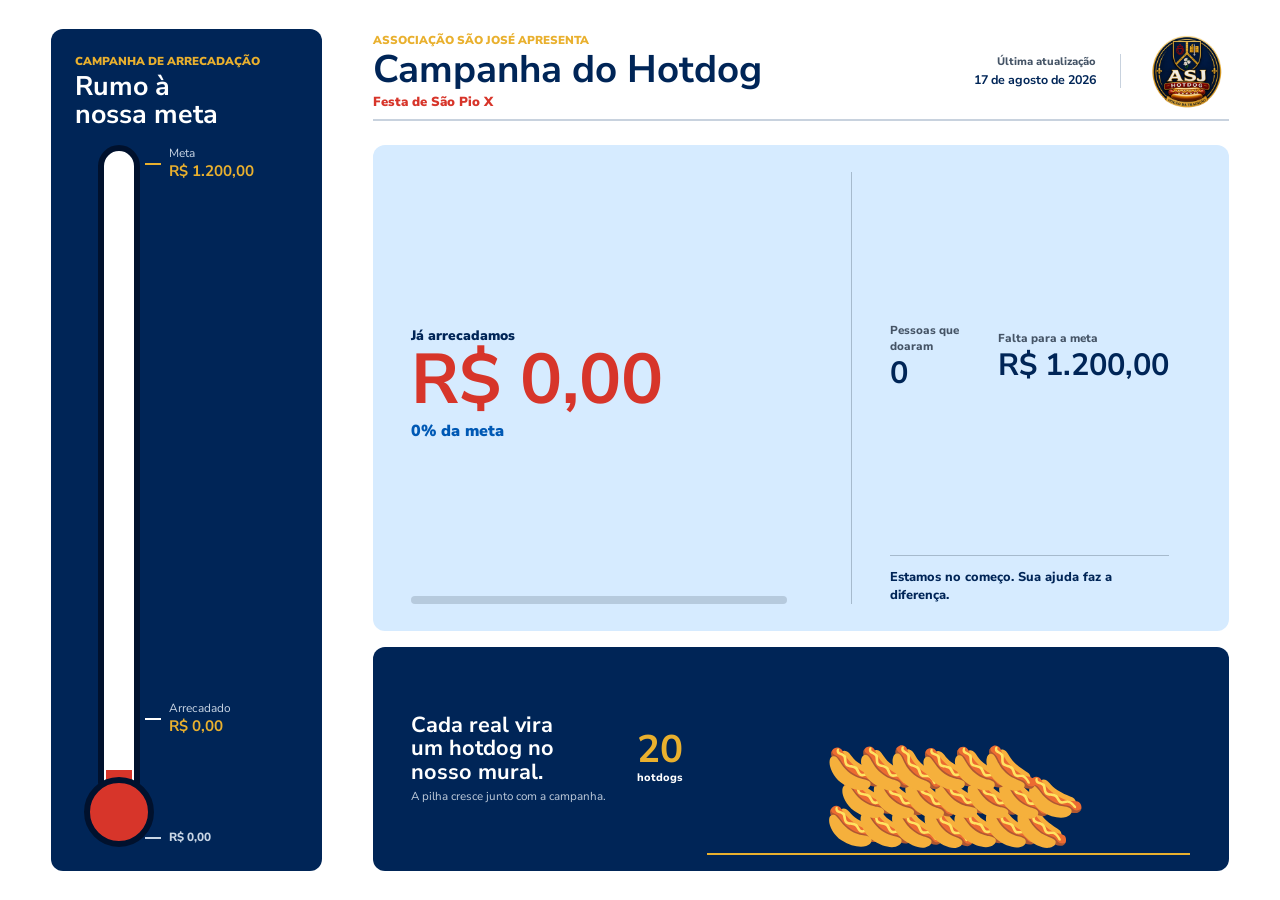
==== index.html @ 4b25c5d4 "Redesign campaign dashboard for single viewport" ====
<!doctype html>
<html lang="pt-BR">
  <head>
    <meta charset="UTF-8" />
    <meta name="viewport" content="width=device-width, initial-scale=1.0, viewport-fit=cover" />
    <meta name="description" content="Acompanhe a arrecadação da campanha do Hotdog da Festa de São Pio X." />
    <title>Campanha do Hotdog | Associação São José</title>
    <link rel="preconnect" href="https://fonts.googleapis.com" />
    <link rel="preconnect" href="https://fonts.gstatic.com" crossorigin />
    <link href="https://fonts.googleapis.com/css2?family=Nunito+Sans:opsz,wght@6..12,500;6..12,700;6..12,800;6..12,900&display=swap" rel="stylesheet" />
    <link rel="stylesheet" href="styles.css" />
  </head>
  <body>
    <main class="campaign-dashboard">
      <section class="meter-panel" aria-labelledby="meter-title">
        <div class="meter-heading">
          <p>Campanha de arrecadação</p>
          <h2 id="meter-title">Rumo à nossa meta</h2>
        </div>

        <div class="meter-visual">
          <div class="thermometer" role="progressbar" aria-valuemin="0" aria-valuemax="1200" aria-valuenow="0" aria-labelledby="meter-title">
            <div class="thermometer-tube">
              <div class="thermometer-fill"></div>
            </div>
            <div class="thermometer-neck"></div>
            <div class="thermometer-bulb"></div>
          </div>

          <div class="meter-labels" aria-hidden="true">
            <div class="meter-label meter-label-goal">
              <span>Meta</span>
              <strong data-goal>R$ 1.200,00</strong>
            </div>
            <div class="meter-label meter-label-current">
              <span>Arrecadado</span>
              <strong data-raised>R$ 0,00</strong>
            </div>
            <div class="meter-label meter-label-zero">R$ 0,00</div>
          </div>
        </div>
      </section>

      <header class="campaign-header">
        <div class="campaign-title">
          <p>Associação São José apresenta</p>
          <h1>Campanha do Hotdog</h1>
          <span>Festa de São Pio X</span>
        </div>
        <div class="campaign-update">
          <span>Última atualização</span>
          <strong data-updated>17 de agosto de 2026</strong>
        </div>
        <img src="asj-hotdog-logo.png" alt="ASJ Hotdog, Dogão da Tradição" class="campaign-logo" />
      </header>

      <div class="campaign-content">
        <section class="summary-panel" aria-labelledby="summary-title">
          <div class="raised-summary">
            <p id="summary-title">Já arrecadamos</p>
            <strong data-raised>R$ 0,00</strong>
            <span data-percent>0% da meta</span>
          </div>

          <div class="progress-track" aria-hidden="true">
            <div class="progress-fill"></div>
          </div>

          <div class="campaign-stats">
            <div class="stat">
              <span>Pessoas que doaram</span>
              <strong data-donors>0</strong>
            </div>
            <div class="stat">
              <span>Falta para a meta</span>
              <strong data-remaining>R$ 1.200,00</strong>
            </div>
            <p class="campaign-message" data-message>Estamos no começo. Sua ajuda faz a diferença.</p>
          </div>
        </section>

        <section class="hotdog-panel" aria-labelledby="hotdog-title">
          <div class="hotdog-heading">
            <div>
              <h2 id="hotdog-title">Cada real vira um hotdog no nosso mural.</h2>
              <p>A pilha cresce junto com a campanha.</p>
            </div>
            <div class="hotdog-total">
              <strong data-hotdog-count>20</strong>
              <span>hotdogs</span>
            </div>
          </div>
          <div class="hotdog-stage" data-hotdog-wall aria-live="polite"></div>
        </section>
      </div>
    </main>
    <script src="app.js"></script>
  </body>
</html>
---- styles.css ----
:root {
  --navy: oklch(0.27 0.105 253);
  --navy-deep: oklch(0.18 0.065 253);
  --blue: oklch(0.47 0.17 252);
  --blue-soft: oklch(0.93 0.035 247);
  --red: oklch(0.58 0.2 29);
  --gold: oklch(0.79 0.15 83);
  --ink: oklch(0.22 0.035 253);
  --muted: oklch(0.44 0.035 253);
  --line: oklch(0.86 0.02 253);
  --white: oklch(1 0 0);
  --space-xs: 4px;
  --space-sm: 8px;
  --space-md: 12px;
  --space-lg: 16px;
  --space-xl: 24px;
  --space-2xl: 32px;
}

* { box-sizing: border-box; }

html,
body { min-height: 100%; }

body {
  margin: 0;
  background: var(--white);
  color: var(--ink);
  font-family: "Nunito Sans", system-ui, sans-serif;
}

.campaign-dashboard {
  width: 100%;
  height: 100dvh;
  min-height: 520px;
  padding: clamp(16px, 2.3vw, 32px) clamp(20px, 4vw, 64px);
  display: grid;
  grid-template-columns: minmax(260px, 0.72fr) minmax(600px, 2.28fr);
  grid-template-rows: 92px minmax(0, 1fr);
  grid-template-areas:
    "meter header"
    "meter content";
  gap: var(--space-xl) clamp(28px, 4vw, 64px);
  overflow: hidden;
}

.meter-panel {
  grid-area: meter;
  min-height: 0;
  padding: var(--space-xl);
  display: grid;
  grid-template-rows: auto minmax(0, 1fr);
  gap: var(--space-lg);
  overflow: hidden;
  color: var(--white);
  background: var(--navy);
  border-radius: 12px;
}

.meter-heading p,
.campaign-title p {
  margin: 0 0 var(--space-xs);
  color: var(--gold);
  font-size: 0.72rem;
  font-weight: 900;
  text-transform: uppercase;
}

.meter-heading h2 {
  margin: 0;
  max-width: 10ch;
  font-size: clamp(1.55rem, 2.1vw, 2.15rem);
  line-height: 1.03;
  text-wrap: balance;
}

.meter-visual {
  position: relative;
  min-height: 0;
}

.thermometer {
  position: absolute;
  inset: 0 auto 0 5px;
  width: 78px;
}

.thermometer-tube {
  position: absolute;
  inset: 0 18px 58px;
  overflow: hidden;
  background: var(--white);
  border: 6px solid var(--navy-deep);
  border-radius: 26px 26px 8px 8px;
}

.thermometer-fill {
  position: absolute;
  inset: auto 0 0;
  height: 0%;
  background: var(--red);
  transition: height 700ms cubic-bezier(0.22, 1, 0.36, 1);
}

.thermometer-neck {
  position: absolute;
  right: 26px;
  bottom: 49px;
  width: 26px;
  height: 28px;
  background: var(--red);
}

.thermometer-bulb {
  position: absolute;
  right: 4px;
  bottom: 0;
  width: 70px;
  aspect-ratio: 1;
  border: 6px solid var(--navy-deep);
  border-radius: 50%;
  background: var(--red);
}

.meter-labels {
  position: absolute;
  inset: 0 0 0 94px;
  font-size: 0.74rem;
}

.meter-label {
  position: absolute;
  left: 0;
  white-space: nowrap;
}

.meter-label::before {
  content: "";
  position: absolute;
  top: 50%;
  right: calc(100% + var(--space-sm));
  width: var(--space-lg);
  border-top: 2px solid currentColor;
}

.meter-label span,
.meter-label strong { display: block; }
.meter-label span { color: oklch(0.87 0.025 253); }
.meter-label strong { font-size: 0.95rem; }
.meter-label-goal { top: 0; color: var(--gold); }
.meter-label-current { bottom: calc(var(--label-level, 10) * 1% + 54px); color: var(--white); }
.meter-label-current strong { color: var(--gold); }
.meter-label-zero { bottom: 2px; color: oklch(0.87 0.025 253); font-weight: 800; }

.campaign-header {
  grid-area: header;
  min-width: 0;
  display: grid;
  grid-template-columns: minmax(0, 1fr) auto 84px;
  align-items: center;
  gap: var(--space-xl);
  padding-bottom: var(--space-md);
  border-bottom: 2px solid var(--line);
}

.campaign-title h1 {
  margin: 0;
  color: var(--navy);
  font-size: clamp(1.9rem, 3vw, 3rem);
  line-height: 0.95;
  letter-spacing: 0;
  text-wrap: balance;
}

.campaign-title > span {
  display: block;
  margin-top: var(--space-xs);
  color: var(--red);
  font-size: 0.82rem;
  font-weight: 900;
}

.campaign-update {
  padding-right: var(--space-xl);
  text-align: right;
  border-right: 1px solid var(--line);
}

.campaign-update span,
.campaign-update strong { display: block; }
.campaign-update span { color: var(--muted); font-size: 0.68rem; font-weight: 800; }
.campaign-update strong { margin-top: 2px; color: var(--navy); font-size: 0.78rem; }
.campaign-logo { width: 84px; height: 84px; display: block; object-fit: contain; }

.campaign-content {
  grid-area: content;
  min-width: 0;
  min-height: 0;
  display: grid;
  grid-template-rows: minmax(230px, 1fr) minmax(132px, 0.46fr);
  gap: var(--space-lg);
}

.summary-panel {
  min-height: 0;
  display: grid;
  grid-template-columns: minmax(260px, 1.05fr) minmax(300px, 0.95fr);
  grid-template-rows: 1fr auto;
  column-gap: clamp(28px, 5vw, 72px);
  align-items: center;
  padding: clamp(18px, 3vh, 28px) clamp(20px, 3vw, 40px);
  background: var(--blue-soft);
  border-radius: 12px;
}

.raised-summary p {
  margin: 0 0 var(--space-xs);
  color: var(--navy);
  font-size: 0.86rem;
  font-weight: 900;
}

.raised-summary strong {
  display: block;
  color: var(--red);
  font-size: clamp(3.1rem, 5.5vw, 5.25rem);
  line-height: 0.9;
  letter-spacing: 0;
  white-space: nowrap;
}

.raised-summary span {
  display: block;
  margin-top: var(--space-sm);
  color: var(--blue);
  font-weight: 900;
}

.progress-track {
  grid-column: 1;
  align-self: end;
  height: 8px;
  overflow: hidden;
  background: oklch(0.83 0.035 247);
  border-radius: 4px;
}

.progress-fill {
  width: 0%;
  height: 100%;
  background: var(--red);
  border-radius: inherit;
  transition: width 700ms cubic-bezier(0.22, 1, 0.36, 1);
}

.campaign-stats {
  grid-column: 2;
  grid-row: 1 / span 2;
  align-self: stretch;
  display: grid;
  grid-template-columns: 0.8fr 1.2fr;
  grid-template-rows: 1fr auto;
  gap: var(--space-lg) var(--space-xl);
  padding-left: clamp(20px, 3vw, 40px);
  border-left: 1px solid oklch(0.78 0.035 247);
}

.stat {
  align-self: center;
}

.stat span,
.stat strong { display: block; }
.stat span { color: var(--muted); font-size: 0.72rem; font-weight: 800; }
.stat strong { margin-top: var(--space-xs); color: var(--navy); font-size: clamp(1.4rem, 2.4vw, 2.25rem); line-height: 1; white-space: nowrap; }
.campaign-message { grid-column: 1 / -1; margin: 0; padding-top: var(--space-md); color: var(--navy); font-size: 0.8rem; font-weight: 800; border-top: 1px solid oklch(0.78 0.035 247); }

.hotdog-panel {
  min-height: 0;
  display: grid;
  grid-template-columns: minmax(270px, 0.72fr) minmax(300px, 1.28fr);
  gap: var(--space-xl);
  align-items: stretch;
  padding: var(--space-lg) clamp(20px, 3vw, 40px);
  overflow: hidden;
  color: var(--white);
  background: var(--navy);
  border-radius: 12px;
}

.hotdog-heading {
  display: flex;
  align-items: center;
  justify-content: space-between;
  gap: var(--space-xl);
}

.hotdog-heading h2 { margin: 0; max-width: 24ch; font-size: clamp(1.15rem, 1.7vw, 1.55rem); line-height: 1.08; text-wrap: balance; }
.hotdog-heading p { margin: var(--space-xs) 0 0; color: oklch(0.84 0.025 253); font-size: 0.72rem; }
.hotdog-total { flex: 0 0 auto; text-align: right; }
.hotdog-total strong,
.hotdog-total span { display: block; }
.hotdog-total strong { color: var(--gold); font-size: clamp(1.8rem, 3vw, 2.8rem); line-height: 0.9; }
.hotdog-total span { margin-top: 2px; font-size: 0.68rem; font-weight: 800; }

.hotdog-stage {
  position: relative;
  min-width: 0;
  min-height: 92px;
  overflow: hidden;
  border-bottom: 2px solid var(--gold);
}

.hotdog {
  position: absolute;
  display: block;
  aspect-ratio: 1;
  object-fit: contain;
  transform-origin: center;
  animation: hotdog-drop 350ms cubic-bezier(0.22, 1, 0.36, 1) both;
}

@keyframes hotdog-drop {
  from { opacity: 0; translate: 0 -12px; }
  to { opacity: 1; translate: 0 0; }
}

@media (max-width: 980px) and (min-width: 701px) {
  .campaign-dashboard { grid-template-columns: 230px minmax(450px, 1fr); column-gap: var(--space-xl); padding-inline: var(--space-xl); }
  .meter-panel { padding: var(--space-lg); }
  .campaign-header { grid-template-columns: minmax(0, 1fr) 72px; }
  .campaign-update { display: none; }
  .campaign-logo { width: 72px; height: 72px; }
  .summary-panel { grid-template-columns: 1fr 1fr; column-gap: var(--space-xl); }
  .campaign-stats { padding-left: var(--space-xl); }
  .hotdog-panel { grid-template-columns: 250px 1fr; }
}

@media (max-width: 700px) {
  .campaign-dashboard {
    height: auto;
    min-height: 100dvh;
    padding: var(--space-lg);
    grid-template-columns: 1fr;
    grid-template-rows: auto 440px auto;
    grid-template-areas: "header" "meter" "content";
    gap: var(--space-lg);
    overflow: visible;
  }
  .campaign-header { grid-template-columns: minmax(0, 1fr) 72px; gap: var(--space-md); }
  .campaign-update { display: none; }
  .campaign-logo { width: 72px; height: 72px; }
  .campaign-title h1 { font-size: 2rem; }
  .meter-panel { min-height: 440px; }
  .campaign-content { grid-template-rows: auto 230px; }
  .summary-panel { grid-template-columns: 1fr; grid-template-rows: auto auto auto; gap: var(--space-lg); }
  .progress-track { grid-column: 1; }
  .campaign-stats { grid-column: 1; grid-row: auto; padding: var(--space-lg) 0 0; border-left: 0; border-top: 1px solid oklch(0.78 0.035 247); }
  .hotdog-panel { grid-template-columns: 1fr; grid-template-rows: auto 1fr; gap: var(--space-md); }
}

@media (prefers-reduced-motion: reduce) {
  *, *::before, *::after { animation-duration: 0.01ms !important; transition-duration: 0.01ms !important; }
}
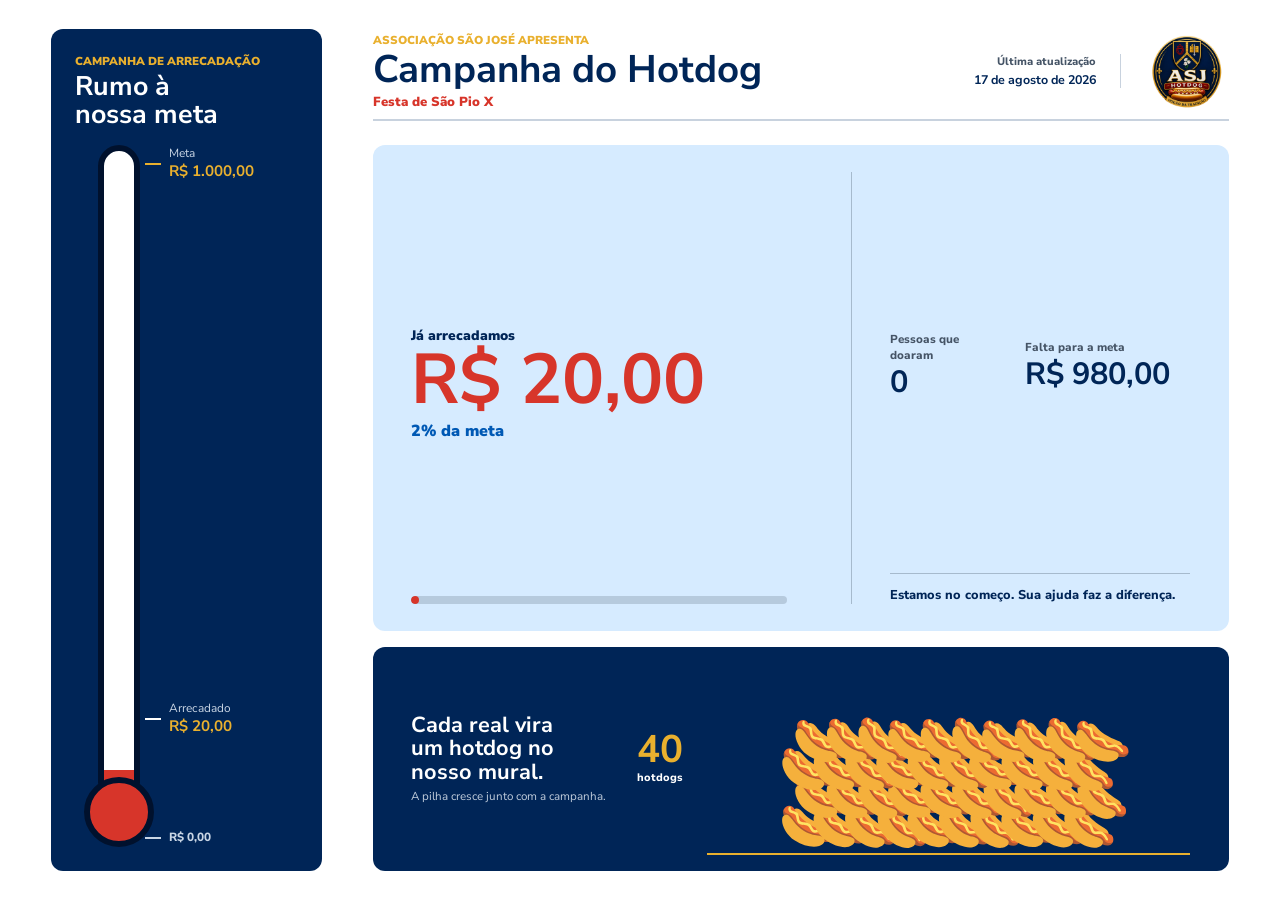
==== commit 1144a533: "Set campaign goal and initial donations" ====
--- a/index.html
+++ b/index.html
@@ -19,7 +19,7 @@
         </div>
 
         <div class="meter-visual">
-          <div class="thermometer" role="progressbar" aria-valuemin="0" aria-valuemax="1200" aria-valuenow="0" aria-labelledby="meter-title">
+          <div class="thermometer" role="progressbar" aria-valuemin="0" aria-valuemax="1000" aria-valuenow="20" aria-labelledby="meter-title">
             <div class="thermometer-tube">
               <div class="thermometer-fill"></div>
             </div>
@@ -30,11 +30,11 @@
           <div class="meter-labels" aria-hidden="true">
             <div class="meter-label meter-label-goal">
               <span>Meta</span>
-              <strong data-goal>R$ 1.200,00</strong>
+              <strong data-goal>R$ 1.000,00</strong>
             </div>
             <div class="meter-label meter-label-current">
               <span>Arrecadado</span>
-              <strong data-raised>R$ 0,00</strong>
+              <strong data-raised>R$ 20,00</strong>
             </div>
             <div class="meter-label meter-label-zero">R$ 0,00</div>
           </div>
@@ -58,8 +58,8 @@
         <section class="summary-panel" aria-labelledby="summary-title">
           <div class="raised-summary">
             <p id="summary-title">Já arrecadamos</p>
-            <strong data-raised>R$ 0,00</strong>
-            <span data-percent>0% da meta</span>
+            <strong data-raised>R$ 20,00</strong>
+            <span data-percent>2% da meta</span>
           </div>
 
           <div class="progress-track" aria-hidden="true">
@@ -73,7 +73,7 @@
             </div>
             <div class="stat">
               <span>Falta para a meta</span>
-              <strong data-remaining>R$ 1.200,00</strong>
+              <strong data-remaining>R$ 980,00</strong>
             </div>
             <p class="campaign-message" data-message>Estamos no começo. Sua ajuda faz a diferença.</p>
           </div>
@@ -86,7 +86,7 @@
               <p>A pilha cresce junto com a campanha.</p>
             </div>
             <div class="hotdog-total">
-              <strong data-hotdog-count>20</strong>
+              <strong data-hotdog-count>40</strong>
               <span>hotdogs</span>
             </div>
           </div>
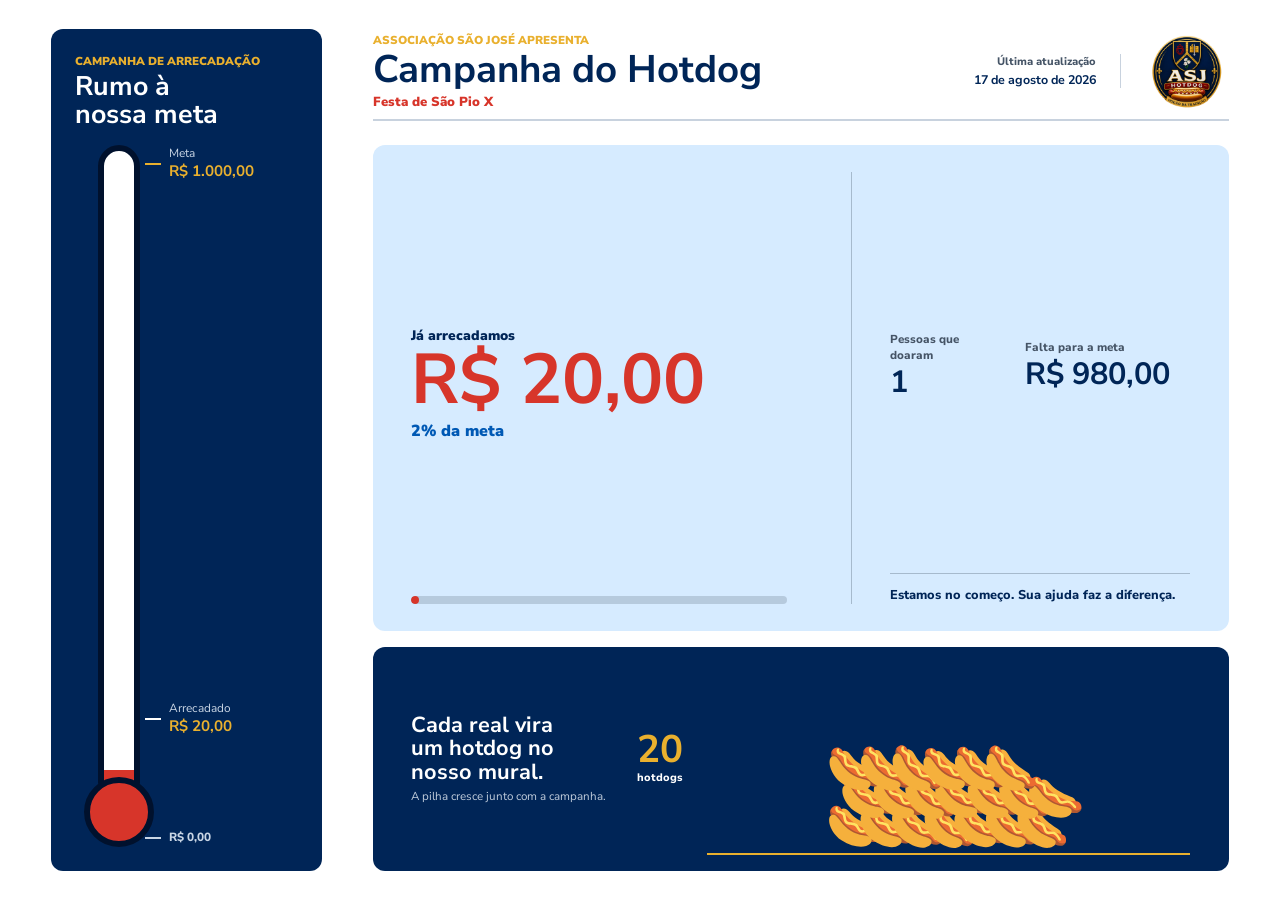
==== commit f67eecdd: "Update campaign donor count" ====
--- a/index.html
+++ b/index.html
@@ -5,6 +5,7 @@
     <meta name="viewport" content="width=device-width, initial-scale=1.0, viewport-fit=cover" />
     <meta name="description" content="Acompanhe a arrecadação da campanha do Hotdog da Festa de São Pio X." />
     <title>Campanha do Hotdog | Associação São José</title>
+    <link rel="icon" href="asj.ico" sizes="any" />
     <link rel="preconnect" href="https://fonts.googleapis.com" />
     <link rel="preconnect" href="https://fonts.gstatic.com" crossorigin />
     <link href="https://fonts.googleapis.com/css2?family=Nunito+Sans:opsz,wght@6..12,500;6..12,700;6..12,800;6..12,900&display=swap" rel="stylesheet" />
@@ -69,7 +70,7 @@
           <div class="campaign-stats">
             <div class="stat">
               <span>Pessoas que doaram</span>
-              <strong data-donors>0</strong>
+              <strong data-donors>1</strong>
             </div>
             <div class="stat">
               <span>Falta para a meta</span>
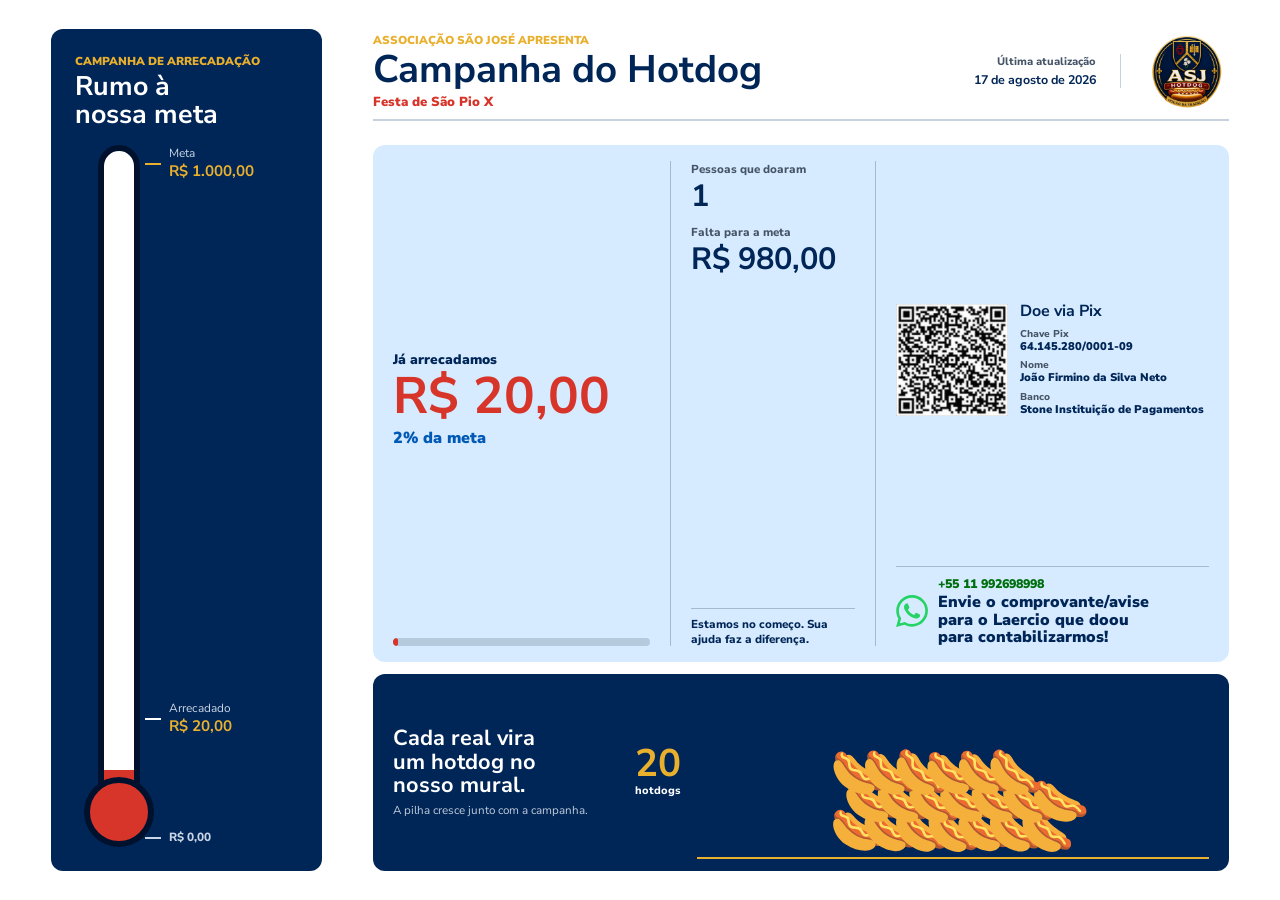
==== commit 48f7bfd3: "Add Pix payment and WhatsApp instructions" ====
--- a/index.html
+++ b/index.html
@@ -78,6 +78,37 @@
             </div>
             <p class="campaign-message" data-message>Estamos no começo. Sua ajuda faz a diferença.</p>
           </div>
+
+          <section class="payment-panel" aria-labelledby="payment-title">
+            <div class="payment-main">
+              <img src="pagamento/qrcode.png" alt="QR Code para pagamento via Pix" class="payment-qr" />
+              <div class="payment-details">
+                <h2 id="payment-title">Doe via Pix</h2>
+                <dl>
+                  <div>
+                    <dt>Chave Pix</dt>
+                    <dd>64.145.280/0001-09</dd>
+                  </div>
+                  <div>
+                    <dt>Nome</dt>
+                    <dd>João Firmino da Silva Neto</dd>
+                  </div>
+                  <div>
+                    <dt>Banco</dt>
+                    <dd>Stone Instituição de Pagamentos</dd>
+                  </div>
+                </dl>
+              </div>
+            </div>
+
+            <a class="whatsapp-notice" href="https://wa.me/5511992698998" target="_blank" rel="noopener noreferrer" aria-label="Avisar Laercio pelo WhatsApp">
+              <img src="whatsapp.svg" alt="" />
+              <span>
+                <strong>+55 11 992698998</strong>
+                <b>Envie o comprovante/avise para o Laercio que doou para contabilizarmos!</b>
+              </span>
+            </a>
+          </section>
         </section>
 
         <section class="hotdog-panel" aria-labelledby="hotdog-title">
--- a/styles.css
+++ b/styles.css
@@ -197,18 +197,18 @@
   min-width: 0;
   min-height: 0;
   display: grid;
-  grid-template-rows: minmax(230px, 1fr) minmax(132px, 0.46fr);
-  gap: var(--space-lg);
+  grid-template-rows: minmax(250px, 1fr) minmax(108px, 0.38fr);
+  gap: var(--space-md);
 }
 
 .summary-panel {
   min-height: 0;
   display: grid;
-  grid-template-columns: minmax(260px, 1.05fr) minmax(300px, 0.95fr);
+  grid-template-columns: minmax(220px, 1fr) minmax(160px, 0.72fr) minmax(315px, 1.3fr);
   grid-template-rows: 1fr auto;
-  column-gap: clamp(28px, 5vw, 72px);
+  column-gap: 20px;
   align-items: center;
-  padding: clamp(18px, 3vh, 28px) clamp(20px, 3vw, 40px);
+  padding: var(--space-lg) 20px;
   background: var(--blue-soft);
   border-radius: 12px;
 }
@@ -223,7 +223,7 @@
 .raised-summary strong {
   display: block;
   color: var(--red);
-  font-size: clamp(3.1rem, 5.5vw, 5.25rem);
+  font-size: clamp(2.8rem, 4vw, 4rem);
   line-height: 0.9;
   letter-spacing: 0;
   white-space: nowrap;
@@ -258,10 +258,10 @@
   grid-row: 1 / span 2;
   align-self: stretch;
   display: grid;
-  grid-template-columns: 0.8fr 1.2fr;
-  grid-template-rows: 1fr auto;
-  gap: var(--space-lg) var(--space-xl);
-  padding-left: clamp(20px, 3vw, 40px);
+  grid-template-columns: 1fr;
+  grid-template-rows: auto auto 1fr;
+  gap: var(--space-md);
+  padding-left: 20px;
   border-left: 1px solid oklch(0.78 0.035 247);
 }
 
@@ -273,15 +273,70 @@
 .stat strong { display: block; }
 .stat span { color: var(--muted); font-size: 0.72rem; font-weight: 800; }
 .stat strong { margin-top: var(--space-xs); color: var(--navy); font-size: clamp(1.4rem, 2.4vw, 2.25rem); line-height: 1; white-space: nowrap; }
-.campaign-message { grid-column: 1 / -1; margin: 0; padding-top: var(--space-md); color: var(--navy); font-size: 0.8rem; font-weight: 800; border-top: 1px solid oklch(0.78 0.035 247); }
+.campaign-message { margin: 0; padding-top: var(--space-sm); align-self:end; color: var(--navy); font-size: 0.72rem; line-height:1.25; font-weight: 800; border-top: 1px solid oklch(0.78 0.035 247); }
+
+.payment-panel {
+  grid-column: 3;
+  grid-row: 1 / span 2;
+  align-self: stretch;
+  min-width: 0;
+  display: grid;
+  grid-template-rows: minmax(0, 1fr) auto;
+  gap: var(--space-sm);
+  padding-left: 20px;
+  border-left: 1px solid oklch(0.78 0.035 247);
+}
+
+.payment-main {
+  min-height: 0;
+  display: grid;
+  grid-template-columns: 112px minmax(0, 1fr);
+  gap: var(--space-md);
+  align-items: center;
+}
+
+.payment-qr {
+  width: 112px;
+  aspect-ratio: 1;
+  display: block;
+  object-fit: contain;
+  background: var(--white);
+}
+
+.payment-details { min-width: 0; }
+.payment-details h2 { margin: 0 0 var(--space-sm); color: var(--navy); font-size: 1rem; line-height: 1; }
+.payment-details dl { margin: 0; display: grid; gap: 5px; }
+.payment-details dl > div { min-width: 0; }
+.payment-details dt { color: var(--muted); font-size: 0.62rem; font-weight: 800; }
+.payment-details dd { margin: 0; color: var(--navy); font-size: 0.7rem; line-height: 1.15; font-weight: 900; overflow-wrap: anywhere; }
+
+.whatsapp-notice {
+  min-width: 0;
+  display: grid;
+  grid-template-columns: 32px minmax(0, 1fr);
+  gap: 10px;
+  align-items: center;
+  padding-top: var(--space-sm);
+  color: var(--navy);
+  text-decoration: none;
+  border-top: 1px solid oklch(0.78 0.035 247);
+}
+
+.whatsapp-notice > img { width: 32px; height: 32px; display: block; }
+.whatsapp-notice span,
+.whatsapp-notice strong,
+.whatsapp-notice b { display: block; }
+.whatsapp-notice strong { margin-bottom: 2px; color: oklch(0.47 0.16 145); font-size: 0.78rem; font-weight: 900; }
+.whatsapp-notice b { font-size: 1rem; line-height: 1.08; font-weight: 900; text-wrap: balance; }
+.whatsapp-notice:focus-visible { outline: 3px solid var(--gold); outline-offset: 3px; }
 
 .hotdog-panel {
   min-height: 0;
   display: grid;
   grid-template-columns: minmax(270px, 0.72fr) minmax(300px, 1.28fr);
-  gap: var(--space-xl);
+  gap: var(--space-lg);
   align-items: stretch;
-  padding: var(--space-lg) clamp(20px, 3vw, 40px);
+  padding: var(--space-md) 20px;
   overflow: hidden;
   color: var(--white);
   background: var(--navy);
@@ -326,13 +381,17 @@
 }
 
 @media (max-width: 980px) and (min-width: 701px) {
-  .campaign-dashboard { grid-template-columns: 230px minmax(450px, 1fr); column-gap: var(--space-xl); padding-inline: var(--space-xl); }
+  .campaign-dashboard { height:auto; min-height:100dvh; overflow:visible; grid-template-columns:230px minmax(450px,1fr); grid-template-rows:92px auto; column-gap:var(--space-xl); padding-inline:var(--space-xl); }
   .meter-panel { padding: var(--space-lg); }
   .campaign-header { grid-template-columns: minmax(0, 1fr) 72px; }
   .campaign-update { display: none; }
   .campaign-logo { width: 72px; height: 72px; }
-  .summary-panel { grid-template-columns: 1fr 1fr; column-gap: var(--space-xl); }
+  .campaign-content { grid-template-rows:auto 150px; }
+  .summary-panel { grid-template-columns:1fr 1fr; grid-template-rows:auto auto; gap:var(--space-xl); }
   .campaign-stats { padding-left: var(--space-xl); }
+  .payment-panel { grid-column:1 / -1; grid-row:2; padding:var(--space-xl) 0 0; border-left:0; border-top:1px solid oklch(0.78 0.035 247); }
+  .payment-main { grid-template-columns:96px minmax(0,1fr); }
+  .payment-qr { width:96px; }
   .hotdog-panel { grid-template-columns: 250px 1fr; }
 }
 
@@ -353,9 +412,12 @@
   .campaign-title h1 { font-size: 2rem; }
   .meter-panel { min-height: 440px; }
   .campaign-content { grid-template-rows: auto 230px; }
-  .summary-panel { grid-template-columns: 1fr; grid-template-rows: auto auto auto; gap: var(--space-lg); }
+  .summary-panel { grid-template-columns: 1fr; grid-template-rows: auto auto auto auto; gap: var(--space-lg); }
   .progress-track { grid-column: 1; }
   .campaign-stats { grid-column: 1; grid-row: auto; padding: var(--space-lg) 0 0; border-left: 0; border-top: 1px solid oklch(0.78 0.035 247); }
+  .payment-panel { grid-column:1; grid-row:auto; padding:var(--space-lg) 0 0; border-left:0; border-top:1px solid oklch(0.78 0.035 247); }
+  .payment-main { grid-template-columns:108px minmax(0,1fr); }
+  .payment-qr { width:108px; }
   .hotdog-panel { grid-template-columns: 1fr; grid-template-rows: auto 1fr; gap: var(--space-md); }
 }
 
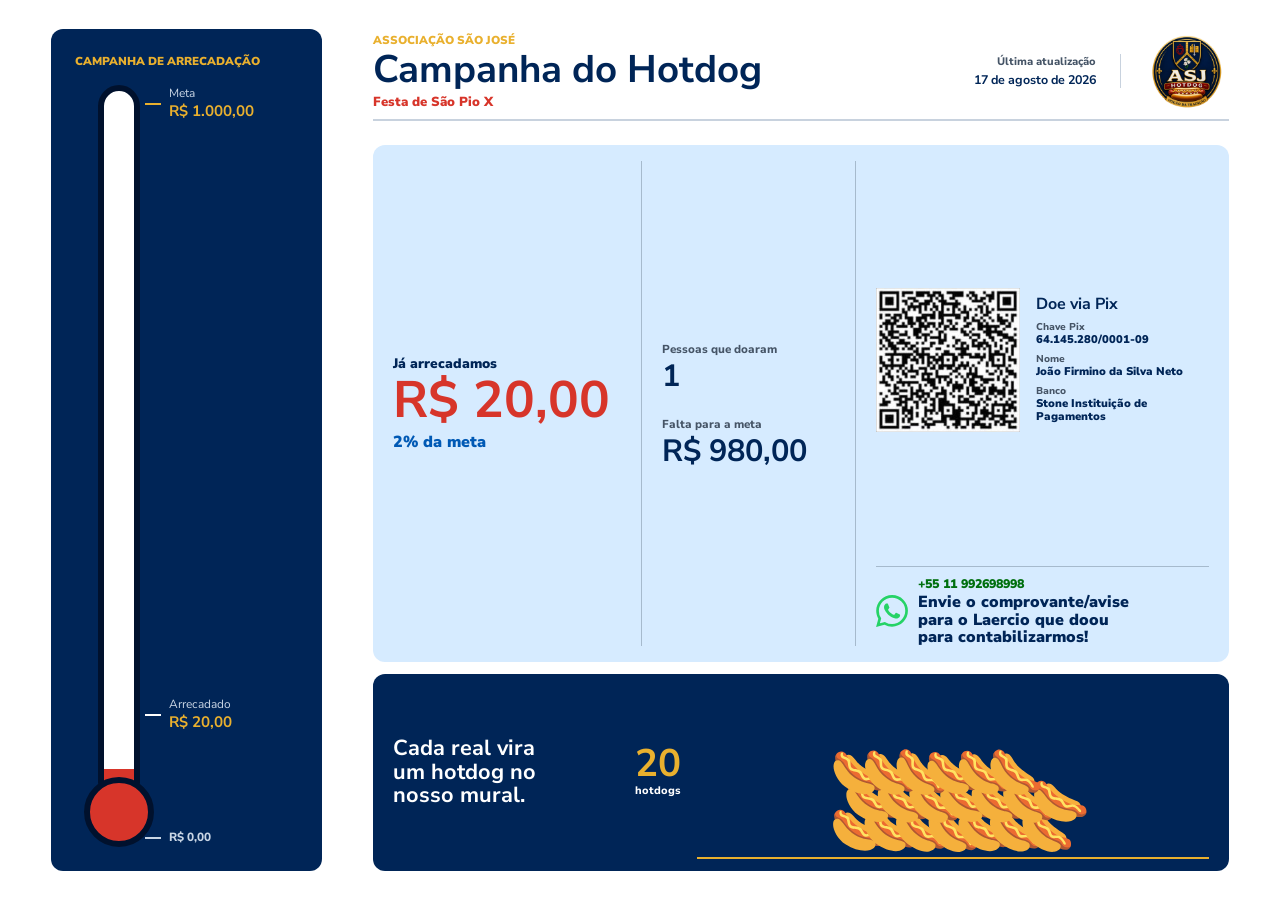
==== commit 746aaba3: "Refine campaign layout and enlarge QR code" ====
--- a/index.html
+++ b/index.html
@@ -15,8 +15,7 @@
     <main class="campaign-dashboard">
       <section class="meter-panel" aria-labelledby="meter-title">
         <div class="meter-heading">
-          <p>Campanha de arrecadação</p>
-          <h2 id="meter-title">Rumo à nossa meta</h2>
+          <p id="meter-title">Campanha de arrecadação</p>
         </div>
 
         <div class="meter-visual">
@@ -44,7 +43,7 @@
 
       <header class="campaign-header">
         <div class="campaign-title">
-          <p>Associação São José apresenta</p>
+          <p>Associação São José</p>
           <h1>Campanha do Hotdog</h1>
           <span>Festa de São Pio X</span>
         </div>
@@ -63,10 +62,6 @@
             <span data-percent>2% da meta</span>
           </div>
 
-          <div class="progress-track" aria-hidden="true">
-            <div class="progress-fill"></div>
-          </div>
-
           <div class="campaign-stats">
             <div class="stat">
               <span>Pessoas que doaram</span>
@@ -76,7 +71,6 @@
               <span>Falta para a meta</span>
               <strong data-remaining>R$ 980,00</strong>
             </div>
-            <p class="campaign-message" data-message>Estamos no começo. Sua ajuda faz a diferença.</p>
           </div>
 
           <section class="payment-panel" aria-labelledby="payment-title">
@@ -115,10 +109,9 @@
           <div class="hotdog-heading">
             <div>
               <h2 id="hotdog-title">Cada real vira um hotdog no nosso mural.</h2>
-              <p>A pilha cresce junto com a campanha.</p>
             </div>
             <div class="hotdog-total">
-              <strong data-hotdog-count>40</strong>
+              <strong data-hotdog-count>20</strong>
               <span>hotdogs</span>
             </div>
           </div>
--- a/styles.css
+++ b/styles.css
@@ -50,7 +50,7 @@
   padding: var(--space-xl);
   display: grid;
   grid-template-rows: auto minmax(0, 1fr);
-  gap: var(--space-lg);
+  gap: var(--space-md);
   overflow: hidden;
   color: var(--white);
   background: var(--navy);
@@ -64,14 +64,6 @@
   font-size: 0.72rem;
   font-weight: 900;
   text-transform: uppercase;
-}
-
-.meter-heading h2 {
-  margin: 0;
-  max-width: 10ch;
-  font-size: clamp(1.55rem, 2.1vw, 2.15rem);
-  line-height: 1.03;
-  text-wrap: balance;
 }
 
 .meter-visual {
@@ -204,9 +196,9 @@
 .summary-panel {
   min-height: 0;
   display: grid;
-  grid-template-columns: minmax(220px, 1fr) minmax(160px, 0.72fr) minmax(315px, 1.3fr);
-  grid-template-rows: 1fr auto;
-  column-gap: 20px;
+  grid-template-columns: minmax(210px, 0.92fr) minmax(180px, 0.78fr) minmax(350px, 1.45fr);
+  grid-template-rows: minmax(0, 1fr);
+  column-gap: var(--space-xl);
   align-items: center;
   padding: var(--space-lg) 20px;
   background: var(--blue-soft);
@@ -219,6 +211,8 @@
   font-size: 0.86rem;
   font-weight: 900;
 }
+
+.raised-summary { align-self: center; }
 
 .raised-summary strong {
   display: block;
@@ -236,31 +230,15 @@
   font-weight: 900;
 }
 
-.progress-track {
-  grid-column: 1;
-  align-self: end;
-  height: 8px;
-  overflow: hidden;
-  background: oklch(0.83 0.035 247);
-  border-radius: 4px;
-}
-
-.progress-fill {
-  width: 0%;
-  height: 100%;
-  background: var(--red);
-  border-radius: inherit;
-  transition: width 700ms cubic-bezier(0.22, 1, 0.36, 1);
-}
-
 .campaign-stats {
   grid-column: 2;
-  grid-row: 1 / span 2;
+  grid-row: 1;
   align-self: stretch;
   display: grid;
   grid-template-columns: 1fr;
-  grid-template-rows: auto auto 1fr;
-  gap: var(--space-md);
+  grid-template-rows: repeat(2, auto);
+  align-content: center;
+  gap: var(--space-xl);
   padding-left: 20px;
   border-left: 1px solid oklch(0.78 0.035 247);
 }
@@ -273,11 +251,9 @@
 .stat strong { display: block; }
 .stat span { color: var(--muted); font-size: 0.72rem; font-weight: 800; }
 .stat strong { margin-top: var(--space-xs); color: var(--navy); font-size: clamp(1.4rem, 2.4vw, 2.25rem); line-height: 1; white-space: nowrap; }
-.campaign-message { margin: 0; padding-top: var(--space-sm); align-self:end; color: var(--navy); font-size: 0.72rem; line-height:1.25; font-weight: 800; border-top: 1px solid oklch(0.78 0.035 247); }
-
 .payment-panel {
   grid-column: 3;
-  grid-row: 1 / span 2;
+  grid-row: 1;
   align-self: stretch;
   min-width: 0;
   display: grid;
@@ -290,13 +266,13 @@
 .payment-main {
   min-height: 0;
   display: grid;
-  grid-template-columns: 112px minmax(0, 1fr);
-  gap: var(--space-md);
+  grid-template-columns: 144px minmax(0, 1fr);
+  gap: var(--space-lg);
   align-items: center;
 }
 
 .payment-qr {
-  width: 112px;
+  width: 144px;
   aspect-ratio: 1;
   display: block;
   object-fit: contain;
@@ -351,7 +327,6 @@
 }
 
 .hotdog-heading h2 { margin: 0; max-width: 24ch; font-size: clamp(1.15rem, 1.7vw, 1.55rem); line-height: 1.08; text-wrap: balance; }
-.hotdog-heading p { margin: var(--space-xs) 0 0; color: oklch(0.84 0.025 253); font-size: 0.72rem; }
 .hotdog-total { flex: 0 0 auto; text-align: right; }
 .hotdog-total strong,
 .hotdog-total span { display: block; }
@@ -390,8 +365,8 @@
   .summary-panel { grid-template-columns:1fr 1fr; grid-template-rows:auto auto; gap:var(--space-xl); }
   .campaign-stats { padding-left: var(--space-xl); }
   .payment-panel { grid-column:1 / -1; grid-row:2; padding:var(--space-xl) 0 0; border-left:0; border-top:1px solid oklch(0.78 0.035 247); }
-  .payment-main { grid-template-columns:96px minmax(0,1fr); }
-  .payment-qr { width:96px; }
+  .payment-main { grid-template-columns:112px minmax(0,1fr); }
+  .payment-qr { width:112px; }
   .hotdog-panel { grid-template-columns: 250px 1fr; }
 }
 
@@ -413,7 +388,6 @@
   .meter-panel { min-height: 440px; }
   .campaign-content { grid-template-rows: auto 230px; }
   .summary-panel { grid-template-columns: 1fr; grid-template-rows: auto auto auto auto; gap: var(--space-lg); }
-  .progress-track { grid-column: 1; }
   .campaign-stats { grid-column: 1; grid-row: auto; padding: var(--space-lg) 0 0; border-left: 0; border-top: 1px solid oklch(0.78 0.035 247); }
   .payment-panel { grid-column:1; grid-row:auto; padding:var(--space-lg) 0 0; border-left:0; border-top:1px solid oklch(0.78 0.035 247); }
   .payment-main { grid-template-columns:108px minmax(0,1fr); }
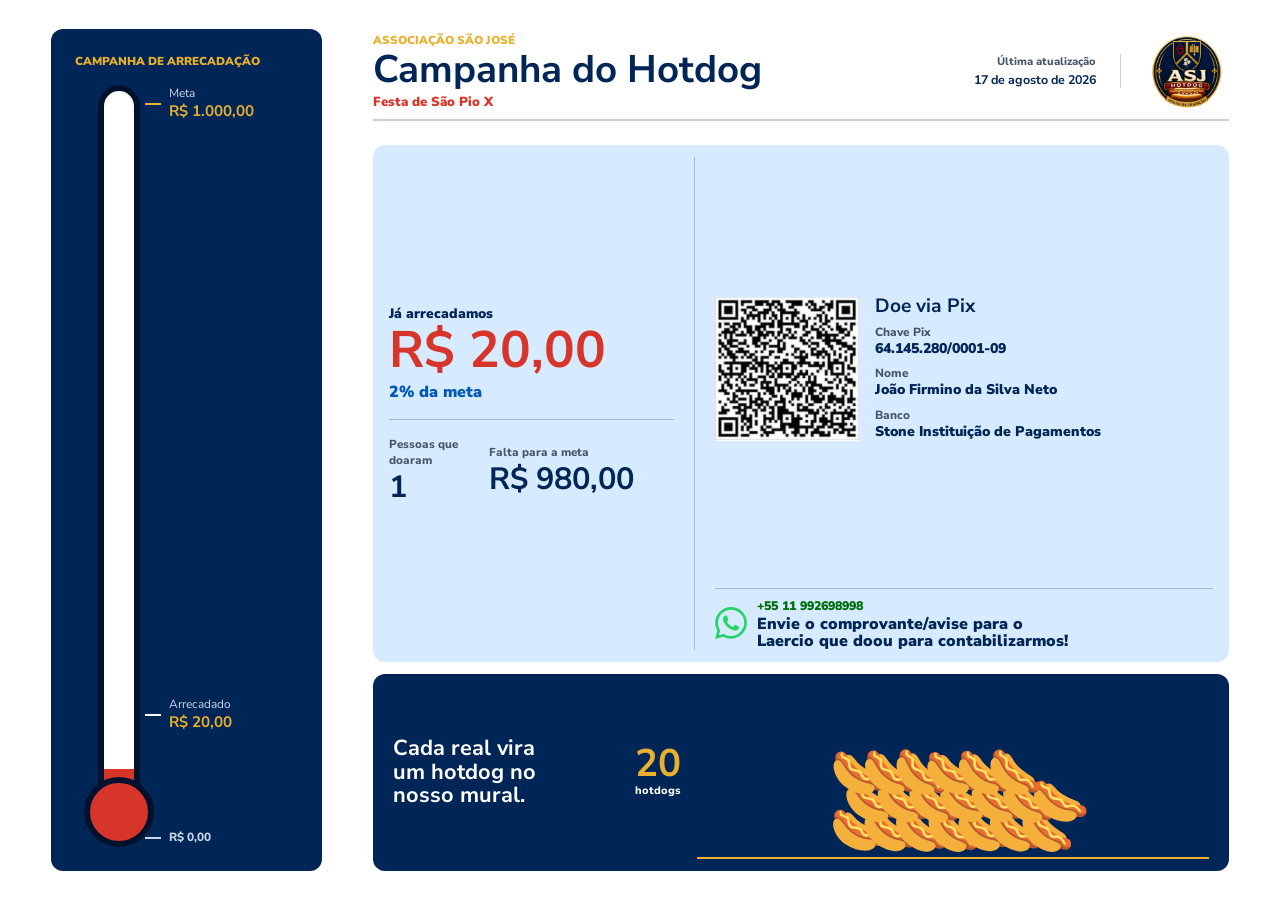
==== commit bfb38680: "Merge fundraising summary and enlarge Pix details" ====
--- a/index.html
+++ b/index.html
@@ -56,20 +56,22 @@
 
       <div class="campaign-content">
         <section class="summary-panel" aria-labelledby="summary-title">
-          <div class="raised-summary">
-            <p id="summary-title">Já arrecadamos</p>
-            <strong data-raised>R$ 20,00</strong>
-            <span data-percent>2% da meta</span>
-          </div>
+          <div class="funding-summary">
+            <div class="raised-summary">
+              <p id="summary-title">Já arrecadamos</p>
+              <strong data-raised>R$ 20,00</strong>
+              <span data-percent>2% da meta</span>
+            </div>
 
-          <div class="campaign-stats">
-            <div class="stat">
-              <span>Pessoas que doaram</span>
-              <strong data-donors>1</strong>
-            </div>
-            <div class="stat">
-              <span>Falta para a meta</span>
-              <strong data-remaining>R$ 980,00</strong>
+            <div class="campaign-stats">
+              <div class="stat">
+                <span>Pessoas que doaram</span>
+                <strong data-donors>1</strong>
+              </div>
+              <div class="stat">
+                <span>Falta para a meta</span>
+                <strong data-remaining>R$ 980,00</strong>
+              </div>
             </div>
           </div>
 
--- a/styles.css
+++ b/styles.css
@@ -196,11 +196,11 @@
 .summary-panel {
   min-height: 0;
   display: grid;
-  grid-template-columns: minmax(210px, 0.92fr) minmax(180px, 0.78fr) minmax(350px, 1.45fr);
+  grid-template-columns: minmax(285px, 0.78fr) minmax(500px, 1.45fr);
   grid-template-rows: minmax(0, 1fr);
-  column-gap: var(--space-xl);
+  gap: 20px;
   align-items: center;
-  padding: var(--space-lg) 20px;
+  padding: var(--space-md) var(--space-lg);
   background: var(--blue-soft);
   border-radius: 12px;
 }
@@ -212,7 +212,14 @@
   font-weight: 900;
 }
 
-.raised-summary { align-self: center; }
+.funding-summary {
+  grid-column: 1;
+  min-width: 0;
+  align-self: stretch;
+  display: grid;
+  align-content: center;
+  gap: var(--space-lg);
+}
 
 .raised-summary strong {
   display: block;
@@ -231,16 +238,12 @@
 }
 
 .campaign-stats {
-  grid-column: 2;
-  grid-row: 1;
-  align-self: stretch;
-  display: grid;
-  grid-template-columns: 1fr;
-  grid-template-rows: repeat(2, auto);
-  align-content: center;
-  gap: var(--space-xl);
-  padding-left: 20px;
-  border-left: 1px solid oklch(0.78 0.035 247);
+  min-width: 0;
+  display: grid;
+  grid-template-columns: 0.65fr 1.35fr;
+  gap: var(--space-md);
+  padding-top: var(--space-lg);
+  border-top: 1px solid oklch(0.78 0.035 247);
 }
 
 .stat {
@@ -252,7 +255,7 @@
 .stat span { color: var(--muted); font-size: 0.72rem; font-weight: 800; }
 .stat strong { margin-top: var(--space-xs); color: var(--navy); font-size: clamp(1.4rem, 2.4vw, 2.25rem); line-height: 1; white-space: nowrap; }
 .payment-panel {
-  grid-column: 3;
+  grid-column: 2;
   grid-row: 1;
   align-self: stretch;
   min-width: 0;
@@ -280,11 +283,11 @@
 }
 
 .payment-details { min-width: 0; }
-.payment-details h2 { margin: 0 0 var(--space-sm); color: var(--navy); font-size: 1rem; line-height: 1; }
-.payment-details dl { margin: 0; display: grid; gap: 5px; }
+.payment-details h2 { margin: 0 0 var(--space-sm); color: var(--navy); font-size: 1.2rem; line-height: 1; }
+.payment-details dl { margin: 0; display: grid; gap: var(--space-sm); }
 .payment-details dl > div { min-width: 0; }
-.payment-details dt { color: var(--muted); font-size: 0.62rem; font-weight: 800; }
-.payment-details dd { margin: 0; color: var(--navy); font-size: 0.7rem; line-height: 1.15; font-weight: 900; overflow-wrap: anywhere; }
+.payment-details dt { color: var(--muted); font-size: 0.74rem; font-weight: 800; }
+.payment-details dd { margin: 1px 0 0; color: var(--navy); font-size: 0.88rem; line-height: 1.18; font-weight: 900; overflow-wrap: anywhere; }
 
 .whatsapp-notice {
   min-width: 0;
@@ -362,8 +365,8 @@
   .campaign-update { display: none; }
   .campaign-logo { width: 72px; height: 72px; }
   .campaign-content { grid-template-rows:auto 150px; }
-  .summary-panel { grid-template-columns:1fr 1fr; grid-template-rows:auto auto; gap:var(--space-xl); }
-  .campaign-stats { padding-left: var(--space-xl); }
+  .summary-panel { grid-template-columns:1fr; grid-template-rows:auto auto; gap:var(--space-xl); }
+  .funding-summary { grid-column:1; grid-row:1; }
   .payment-panel { grid-column:1 / -1; grid-row:2; padding:var(--space-xl) 0 0; border-left:0; border-top:1px solid oklch(0.78 0.035 247); }
   .payment-main { grid-template-columns:112px minmax(0,1fr); }
   .payment-qr { width:112px; }
@@ -387,8 +390,9 @@
   .campaign-title h1 { font-size: 2rem; }
   .meter-panel { min-height: 440px; }
   .campaign-content { grid-template-rows: auto 230px; }
-  .summary-panel { grid-template-columns: 1fr; grid-template-rows: auto auto auto auto; gap: var(--space-lg); }
-  .campaign-stats { grid-column: 1; grid-row: auto; padding: var(--space-lg) 0 0; border-left: 0; border-top: 1px solid oklch(0.78 0.035 247); }
+  .summary-panel { grid-template-columns: 1fr; grid-template-rows: auto auto; gap: var(--space-lg); }
+  .funding-summary { grid-column:1; grid-row:1; }
+  .campaign-stats { grid-template-columns:1fr 1fr; }
   .payment-panel { grid-column:1; grid-row:auto; padding:var(--space-lg) 0 0; border-left:0; border-top:1px solid oklch(0.78 0.035 247); }
   .payment-main { grid-template-columns:108px minmax(0,1fr); }
   .payment-qr { width:108px; }
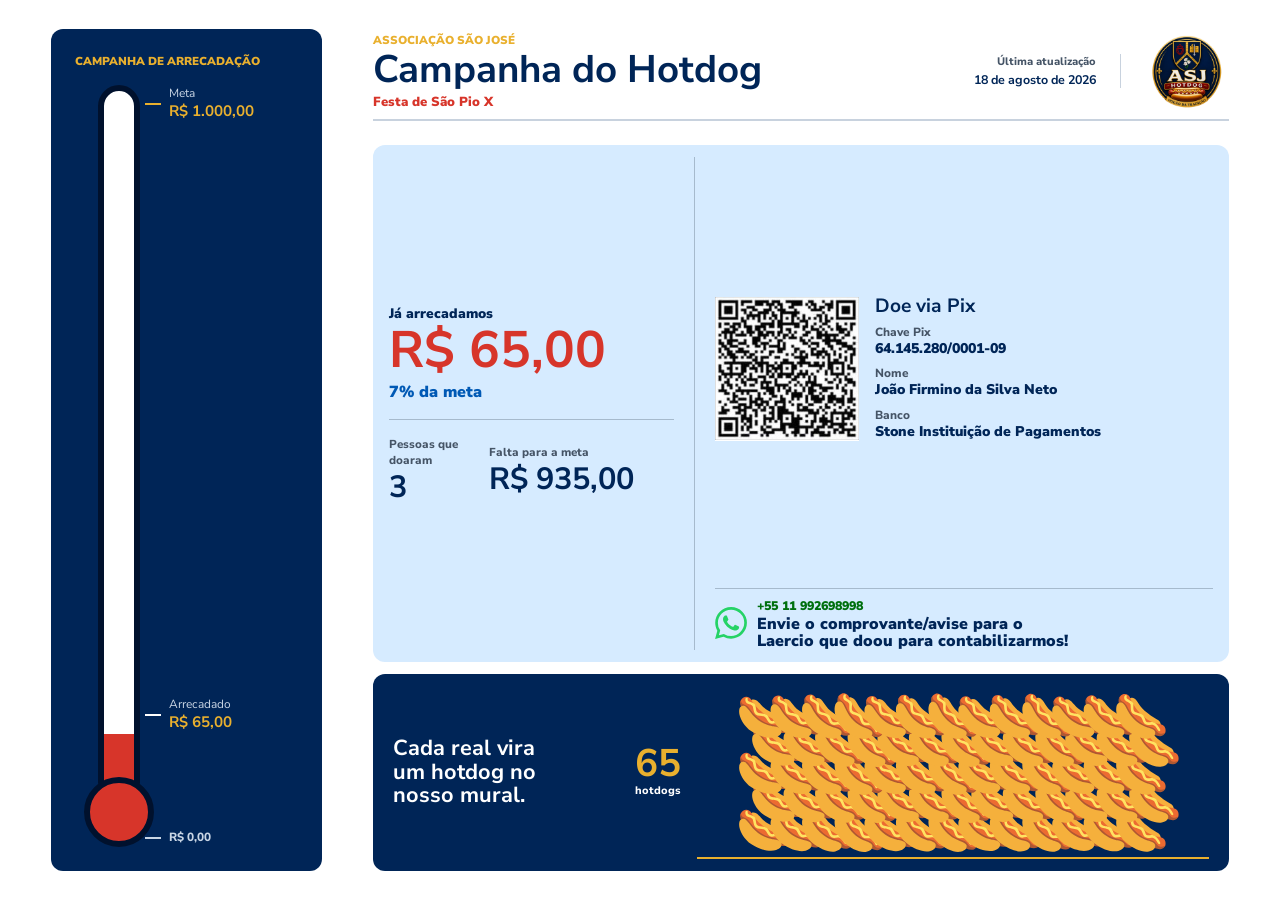
==== commit 2db42edd: "Update campaign totals" ====
--- a/index.html
+++ b/index.html
@@ -19,7 +19,7 @@
         </div>
 
         <div class="meter-visual">
-          <div class="thermometer" role="progressbar" aria-valuemin="0" aria-valuemax="1000" aria-valuenow="20" aria-labelledby="meter-title">
+          <div class="thermometer" role="progressbar" aria-valuemin="0" aria-valuemax="1000" aria-valuenow="65" aria-labelledby="meter-title">
             <div class="thermometer-tube">
               <div class="thermometer-fill"></div>
             </div>
@@ -34,7 +34,7 @@
             </div>
             <div class="meter-label meter-label-current">
               <span>Arrecadado</span>
-              <strong data-raised>R$ 20,00</strong>
+              <strong data-raised>R$ 65,00</strong>
             </div>
             <div class="meter-label meter-label-zero">R$ 0,00</div>
           </div>
@@ -49,7 +49,7 @@
         </div>
         <div class="campaign-update">
           <span>Última atualização</span>
-          <strong data-updated>17 de agosto de 2026</strong>
+          <strong data-updated>18 de agosto de 2026</strong>
         </div>
         <img src="asj-hotdog-logo.png" alt="ASJ Hotdog, Dogão da Tradição" class="campaign-logo" />
       </header>
@@ -59,18 +59,18 @@
           <div class="funding-summary">
             <div class="raised-summary">
               <p id="summary-title">Já arrecadamos</p>
-              <strong data-raised>R$ 20,00</strong>
-              <span data-percent>2% da meta</span>
+              <strong data-raised>R$ 65,00</strong>
+              <span data-percent>7% da meta</span>
             </div>
 
             <div class="campaign-stats">
               <div class="stat">
                 <span>Pessoas que doaram</span>
-                <strong data-donors>1</strong>
+                <strong data-donors>3</strong>
               </div>
               <div class="stat">
                 <span>Falta para a meta</span>
-                <strong data-remaining>R$ 980,00</strong>
+                <strong data-remaining>R$ 935,00</strong>
               </div>
             </div>
           </div>
@@ -113,7 +113,7 @@
               <h2 id="hotdog-title">Cada real vira um hotdog no nosso mural.</h2>
             </div>
             <div class="hotdog-total">
-              <strong data-hotdog-count>20</strong>
+              <strong data-hotdog-count>65</strong>
               <span>hotdogs</span>
             </div>
           </div>
--- a/styles.css
+++ b/styles.css
@@ -377,26 +377,38 @@
   .campaign-dashboard {
     height: auto;
     min-height: 100dvh;
-    padding: var(--space-lg);
+    padding: max(var(--space-md), env(safe-area-inset-top)) max(var(--space-md), env(safe-area-inset-right)) max(var(--space-md), env(safe-area-inset-bottom)) max(var(--space-md), env(safe-area-inset-left));
     grid-template-columns: 1fr;
-    grid-template-rows: auto 440px auto;
-    grid-template-areas: "header" "meter" "content";
-    gap: var(--space-lg);
+    grid-template-rows: 360px auto;
+    grid-template-areas: "meter" "content";
+    gap: var(--space-md);
     overflow: visible;
   }
-  .campaign-header { grid-template-columns: minmax(0, 1fr) 72px; gap: var(--space-md); }
-  .campaign-update { display: none; }
-  .campaign-logo { width: 72px; height: 72px; }
-  .campaign-title h1 { font-size: 2rem; }
-  .meter-panel { min-height: 440px; }
-  .campaign-content { grid-template-rows: auto 230px; }
-  .summary-panel { grid-template-columns: 1fr; grid-template-rows: auto auto; gap: var(--space-lg); }
+  .campaign-header { display: none; }
+  .meter-panel { min-height: 360px; padding: var(--space-lg); border-radius: 10px; }
+  .meter-heading p { font-size: 0.68rem; }
+  .campaign-content { grid-template-rows: auto; gap: 0; }
+  .summary-panel { grid-template-columns: 1fr; grid-template-rows: auto auto; gap: var(--space-lg); padding: var(--space-lg); border-radius: 10px; }
   .funding-summary { grid-column:1; grid-row:1; }
   .campaign-stats { grid-template-columns:1fr 1fr; }
   .payment-panel { grid-column:1; grid-row:auto; padding:var(--space-lg) 0 0; border-left:0; border-top:1px solid oklch(0.78 0.035 247); }
-  .payment-main { grid-template-columns:108px minmax(0,1fr); }
-  .payment-qr { width:108px; }
-  .hotdog-panel { grid-template-columns: 1fr; grid-template-rows: auto 1fr; gap: var(--space-md); }
+  .payment-main { --mobile-qr-size:clamp(108px, 34vw, 132px); grid-template-columns:var(--mobile-qr-size) minmax(0,1fr); gap:var(--space-md); }
+  .payment-qr { width:var(--mobile-qr-size); }
+  .payment-details h2 { font-size:1.15rem; }
+  .payment-details dt { font-size:0.72rem; }
+  .payment-details dd { font-size:0.84rem; }
+  .whatsapp-notice { min-height:52px; grid-template-columns:40px minmax(0,1fr); gap:var(--space-md); padding-top:var(--space-md); }
+  .whatsapp-notice > img { width:40px; height:40px; }
+  .whatsapp-notice strong { font-size:0.82rem; }
+  .whatsapp-notice b { font-size:1rem; line-height:1.12; }
+  .hotdog-panel { display:none; }
+}
+
+@media (max-width: 360px) {
+  .campaign-stats { grid-template-columns:1fr; gap:var(--space-md); }
+  .payment-main { grid-template-columns:1fr; }
+  .payment-qr { width:min(180px, 100%); justify-self:center; }
+  .payment-details { text-align:left; }
 }
 
 @media (prefers-reduced-motion: reduce) {
